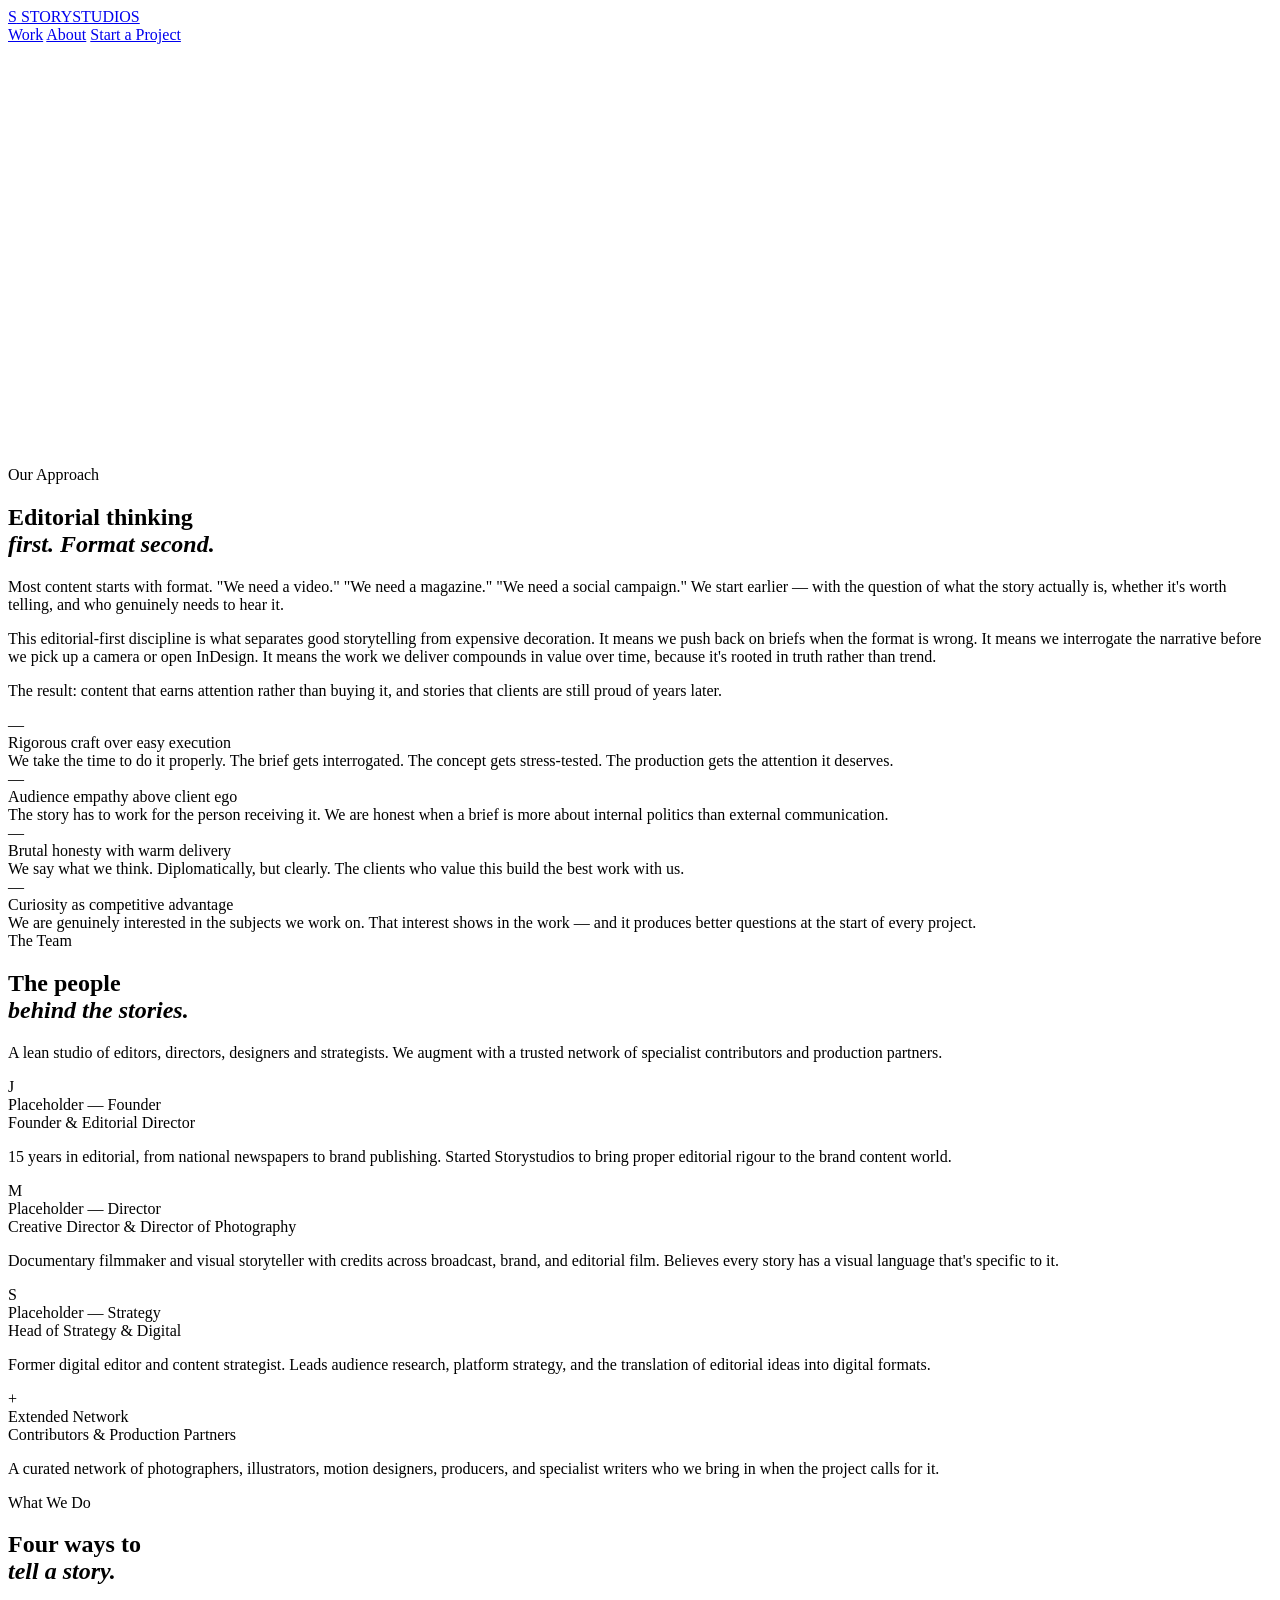
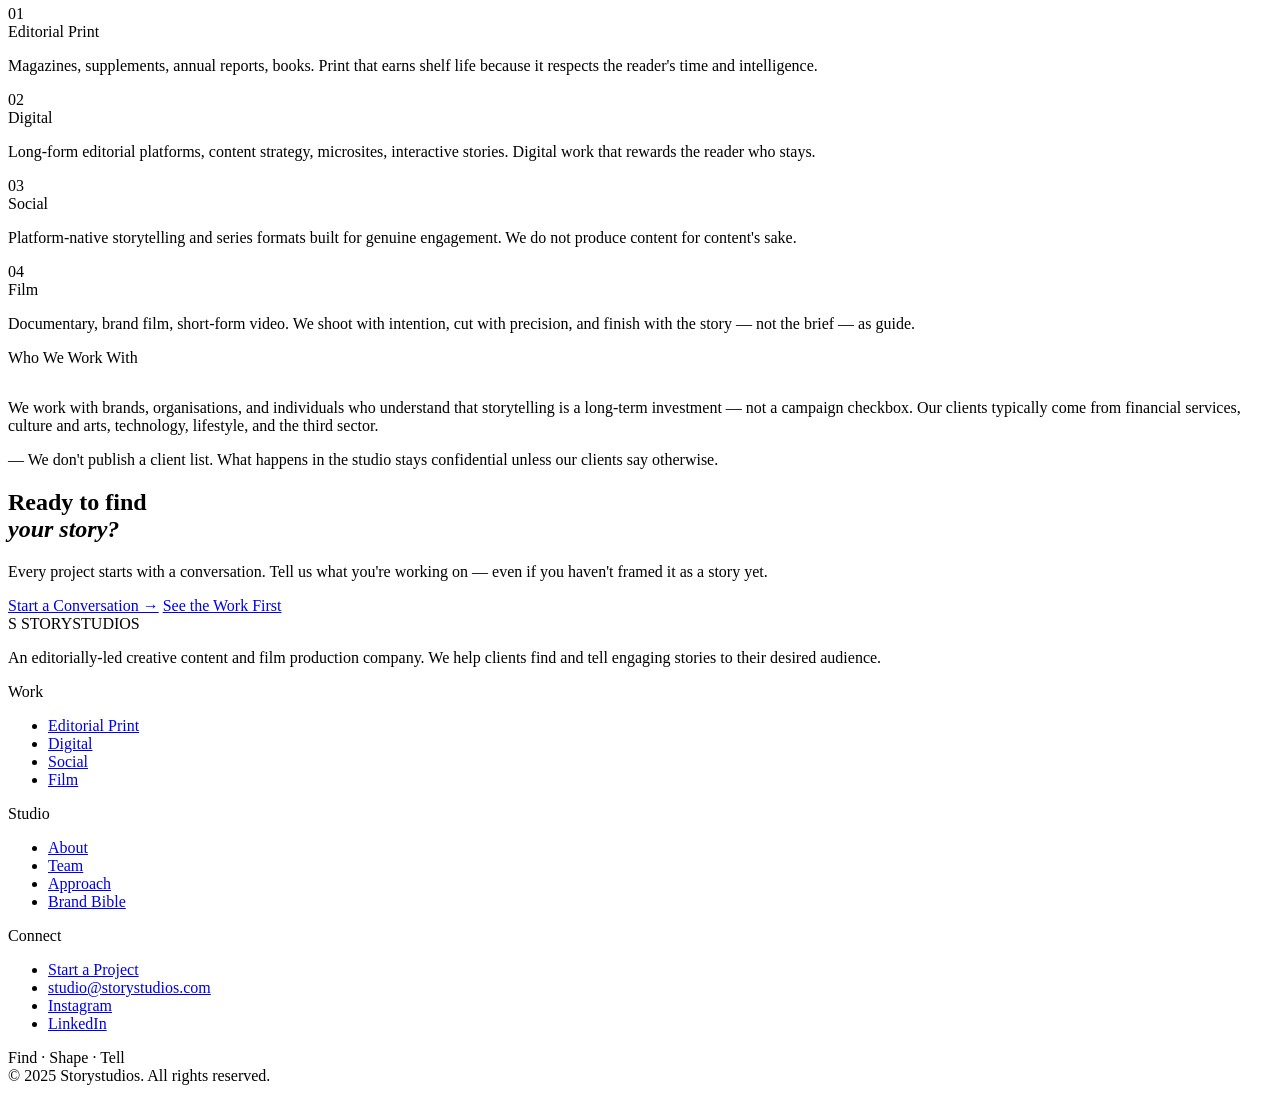
==== about.html @ 19f8b80a "Add files via upload" ====
<!DOCTYPE html>
<html lang="en">
<head>
  <meta charset="UTF-8" />
  <meta name="viewport" content="width=device-width, initial-scale=1.0" />
  <title>About — Storystudios</title>
  <meta name="description" content="Storystudios — who we are, how we work, and why editorial thinking drives everything we do." />
  <link rel="preconnect" href="https://fonts.googleapis.com">
  <link rel="preconnect" href="https://fonts.gstatic.com" crossorigin>
  <link href="https://fonts.googleapis.com/css2?family=Cormorant+Garamond:ital,wght@0,300;0,400;0,600;1,300;1,400&family=DM+Mono:ital,wght@0,300;0,400;1,300&family=Barlow+Condensed:wght@300;400;600;700;900&display=swap" rel="stylesheet">
  <link rel="stylesheet" href="css/site.css" />
  <link rel="stylesheet" href="css/about.css" />
</head>
<body>

  <nav class="site-nav" id="site-nav">
    <a href="home.html" class="nav-logo">
      <span class="nav-mark">S</span>
      <span class="nav-wordmark">STORYSTUDIOS</span>
    </a>
    <div class="nav-links">
      <a href="work.html">Work</a>
      <a href="about.html" class="active">About</a>
      <a href="contact.html" class="nav-cta">Start a Project</a>
    </div>
  </nav>

  <div class="page-wrap">

    <!-- ABOUT HERO -->
    <header class="about-hero">
      <div class="ah-inner">
        <div class="ah-left">
          <div class="eyebrow" style="animation: fadeUp 0.7s var(--ease-out-expo) 0.1s both; opacity:0;">About the Studio</div>
          <h1 class="ah-title" style="animation: fadeUp 0.8s var(--ease-out-expo) 0.25s both; opacity:0;">
            We are<br>
            <em>editorial</em><br>
            strategists<br>
            who make<br>
            <em>things.</em>
          </h1>
        </div>
        <div class="ah-right" style="animation: fadeUp 0.8s var(--ease-out-expo) 0.5s both; opacity:0;">
          <p class="ah-intro">Storystudios is an editorially-led creative content and film production company. We help ambitious brands and organisations find and tell engaging stories to their desired audiences.</p>
          <p class="ah-intro">We are not a marketing agency. We are not a production house. We sit at the intersection — bringing editorial rigour and production capability to every brief, in equal measure.</p>
          <div class="ah-stats">
            <div class="ah-stat">
              <div class="ah-num">04</div>
              <div class="ah-label">Disciplines</div>
            </div>
            <div class="ah-stat">
              <div class="ah-num">10+</div>
              <div class="ah-label">Years Experience</div>
            </div>
            <div class="ah-stat">
              <div class="ah-num">3</div>
              <div class="ah-label">Continents</div>
            </div>
          </div>
        </div>
      </div>
    </header>

    <!-- APPROACH -->
    <section class="approach-section" id="approach">
      <div class="as-inner">
        <div class="as-header reveal">
          <div class="eyebrow">Our Approach</div>
          <h2 class="as-title">Editorial thinking<br><em>first. Format second.</em></h2>
        </div>
        <div class="as-body">
          <div class="as-text reveal">
            <p>Most content starts with format. "We need a video." "We need a magazine." "We need a social campaign." We start earlier — with the question of what the story actually is, whether it's worth telling, and who genuinely needs to hear it.</p>
            <p>This editorial-first discipline is what separates good storytelling from expensive decoration. It means we push back on briefs when the format is wrong. It means we interrogate the narrative before we pick up a camera or open InDesign. It means the work we deliver compounds in value over time, because it's rooted in truth rather than trend.</p>
            <p>The result: content that earns attention rather than buying it, and stories that clients are still proud of years later.</p>
          </div>
          <div class="as-principles reveal">
            <div class="asp-item">
              <div class="asp-mark">—</div>
              <div class="asp-text">
                <div class="asp-title">Rigorous craft over easy execution</div>
                <div class="asp-desc">We take the time to do it properly. The brief gets interrogated. The concept gets stress-tested. The production gets the attention it deserves.</div>
              </div>
            </div>
            <div class="asp-item">
              <div class="asp-mark">—</div>
              <div class="asp-text">
                <div class="asp-title">Audience empathy above client ego</div>
                <div class="asp-desc">The story has to work for the person receiving it. We are honest when a brief is more about internal politics than external communication.</div>
              </div>
            </div>
            <div class="asp-item">
              <div class="asp-mark">—</div>
              <div class="asp-text">
                <div class="asp-title">Brutal honesty with warm delivery</div>
                <div class="asp-desc">We say what we think. Diplomatically, but clearly. The clients who value this build the best work with us.</div>
              </div>
            </div>
            <div class="asp-item">
              <div class="asp-mark">—</div>
              <div class="asp-text">
                <div class="asp-title">Curiosity as competitive advantage</div>
                <div class="asp-desc">We are genuinely interested in the subjects we work on. That interest shows in the work — and it produces better questions at the start of every project.</div>
              </div>
            </div>
          </div>
        </div>
      </div>
    </section>

    <!-- TEAM -->
    <section class="team-section" id="team">
      <div class="ts-inner">
        <div class="ts-header reveal">
          <div class="eyebrow">The Team</div>
          <h2 class="ts-title">The people<br><em>behind the stories.</em></h2>
          <p class="ts-sub">A lean studio of editors, directors, designers and strategists. We augment with a trusted network of specialist contributors and production partners.</p>
        </div>
        <div class="ts-grid">
          <div class="team-card reveal">
            <div class="tc-portrait">
              <div class="tc-portrait-inner">
                <div class="tc-initial">J</div>
              </div>
            </div>
            <div class="tc-info">
              <div class="tc-name">Placeholder — Founder</div>
              <div class="tc-role">Founder &amp; Editorial Director</div>
              <p class="tc-bio">15 years in editorial, from national newspapers to brand publishing. Started Storystudios to bring proper editorial rigour to the brand content world.</p>
            </div>
          </div>
          <div class="team-card reveal">
            <div class="tc-portrait">
              <div class="tc-portrait-inner">
                <div class="tc-initial">M</div>
              </div>
            </div>
            <div class="tc-info">
              <div class="tc-name">Placeholder — Director</div>
              <div class="tc-role">Creative Director &amp; Director of Photography</div>
              <p class="tc-bio">Documentary filmmaker and visual storyteller with credits across broadcast, brand, and editorial film. Believes every story has a visual language that's specific to it.</p>
            </div>
          </div>
          <div class="team-card reveal">
            <div class="tc-portrait">
              <div class="tc-portrait-inner">
                <div class="tc-initial">S</div>
              </div>
            </div>
            <div class="tc-info">
              <div class="tc-name">Placeholder — Strategy</div>
              <div class="tc-role">Head of Strategy &amp; Digital</div>
              <p class="tc-bio">Former digital editor and content strategist. Leads audience research, platform strategy, and the translation of editorial ideas into digital formats.</p>
            </div>
          </div>
          <div class="team-card reveal">
            <div class="tc-portrait">
              <div class="tc-portrait-inner tc-network">
                <div class="tc-initial">+</div>
              </div>
            </div>
            <div class="tc-info">
              <div class="tc-name">Extended Network</div>
              <div class="tc-role">Contributors &amp; Production Partners</div>
              <p class="tc-bio">A curated network of photographers, illustrators, motion designers, producers, and specialist writers who we bring in when the project calls for it.</p>
            </div>
          </div>
        </div>
      </div>
    </section>

    <!-- DISCIPLINES -->
    <section class="about-disciplines">
      <div class="ad-inner">
        <div class="ad-header reveal">
          <div class="eyebrow">What We Do</div>
          <h2 class="ad-title">Four ways to<br><em>tell a story.</em></h2>
        </div>
        <div class="ad-grid">
          <div class="ad-item reveal">
            <div class="ad-num">01</div>
            <div class="ad-name">Editorial Print</div>
            <p>Magazines, supplements, annual reports, books. Print that earns shelf life because it respects the reader's time and intelligence.</p>
          </div>
          <div class="ad-item reveal">
            <div class="ad-num">02</div>
            <div class="ad-name">Digital</div>
            <p>Long-form editorial platforms, content strategy, microsites, interactive stories. Digital work that rewards the reader who stays.</p>
          </div>
          <div class="ad-item reveal">
            <div class="ad-num">03</div>
            <div class="ad-name">Social</div>
            <p>Platform-native storytelling and series formats built for genuine engagement. We do not produce content for content's sake.</p>
          </div>
          <div class="ad-item reveal">
            <div class="ad-num">04</div>
            <div class="ad-name">Film</div>
            <p>Documentary, brand film, short-form video. We shoot with intention, cut with precision, and finish with the story — not the brief — as guide.</p>
          </div>
        </div>
      </div>
    </section>

    <!-- CLIENTS -->
    <section class="clients-section">
      <div class="cl-inner reveal">
        <div class="eyebrow" style="margin-bottom:32px;">Who We Work With</div>
        <p class="cl-intro">We work with brands, organisations, and individuals who understand that storytelling is a long-term investment — not a campaign checkbox. Our clients typically come from financial services, culture and arts, technology, lifestyle, and the third sector.</p>
        <div class="cl-note">
          <span class="cl-note-mark">—</span>
          We don't publish a client list. What happens in the studio stays confidential unless our clients say otherwise.
        </div>
      </div>
    </section>

    <!-- CTA -->
    <section class="about-cta">
      <div class="acta-inner reveal">
        <h2 class="acta-title">Ready to find<br><em>your story?</em></h2>
        <p class="acta-sub">Every project starts with a conversation. Tell us what you're working on — even if you haven't framed it as a story yet.</p>
        <div class="acta-actions">
          <a href="contact.html" class="btn-primary">Start a Conversation →</a>
          <a href="work.html" class="btn-ghost">See the Work First</a>
        </div>
      </div>
    </section>

  </div>

  <!-- FOOTER -->
  <footer class="site-footer">
    <div class="footer-grid">
      <div class="footer-brand">
        <div class="footer-logo">
          <span class="footer-mark">S</span>
          <span class="footer-wordmark">STORYSTUDIOS</span>
        </div>
        <p>An editorially-led creative content and film production company. We help clients find and tell engaging stories to their desired audience.</p>
      </div>
      <div class="footer-col">
        <div class="footer-col-label">Work</div>
        <ul>
          <li><a href="work.html?filter=editorial">Editorial Print</a></li>
          <li><a href="work.html?filter=digital">Digital</a></li>
          <li><a href="work.html?filter=social">Social</a></li>
          <li><a href="work.html?filter=film">Film</a></li>
        </ul>
      </div>
      <div class="footer-col">
        <div class="footer-col-label">Studio</div>
        <ul>
          <li><a href="about.html">About</a></li>
          <li><a href="about.html#team">Team</a></li>
          <li><a href="about.html#approach">Approach</a></li>
          <li><a href="index.html">Brand Bible</a></li>
        </ul>
      </div>
      <div class="footer-col">
        <div class="footer-col-label">Connect</div>
        <ul>
          <li><a href="contact.html">Start a Project</a></li>
          <li><a href="mailto:studio@storystudios.com">studio@storystudios.com</a></li>
          <li><a href="#">Instagram</a></li>
          <li><a href="#">LinkedIn</a></li>
        </ul>
      </div>
    </div>
    <div class="footer-bottom">
      <div class="footer-tagline">Find · Shape · Tell</div>
      <div class="footer-legal">© 2025 Storystudios. All rights reserved.</div>
    </div>
  </footer>

  <script src="js/site.js"></script>
</body>
</html>
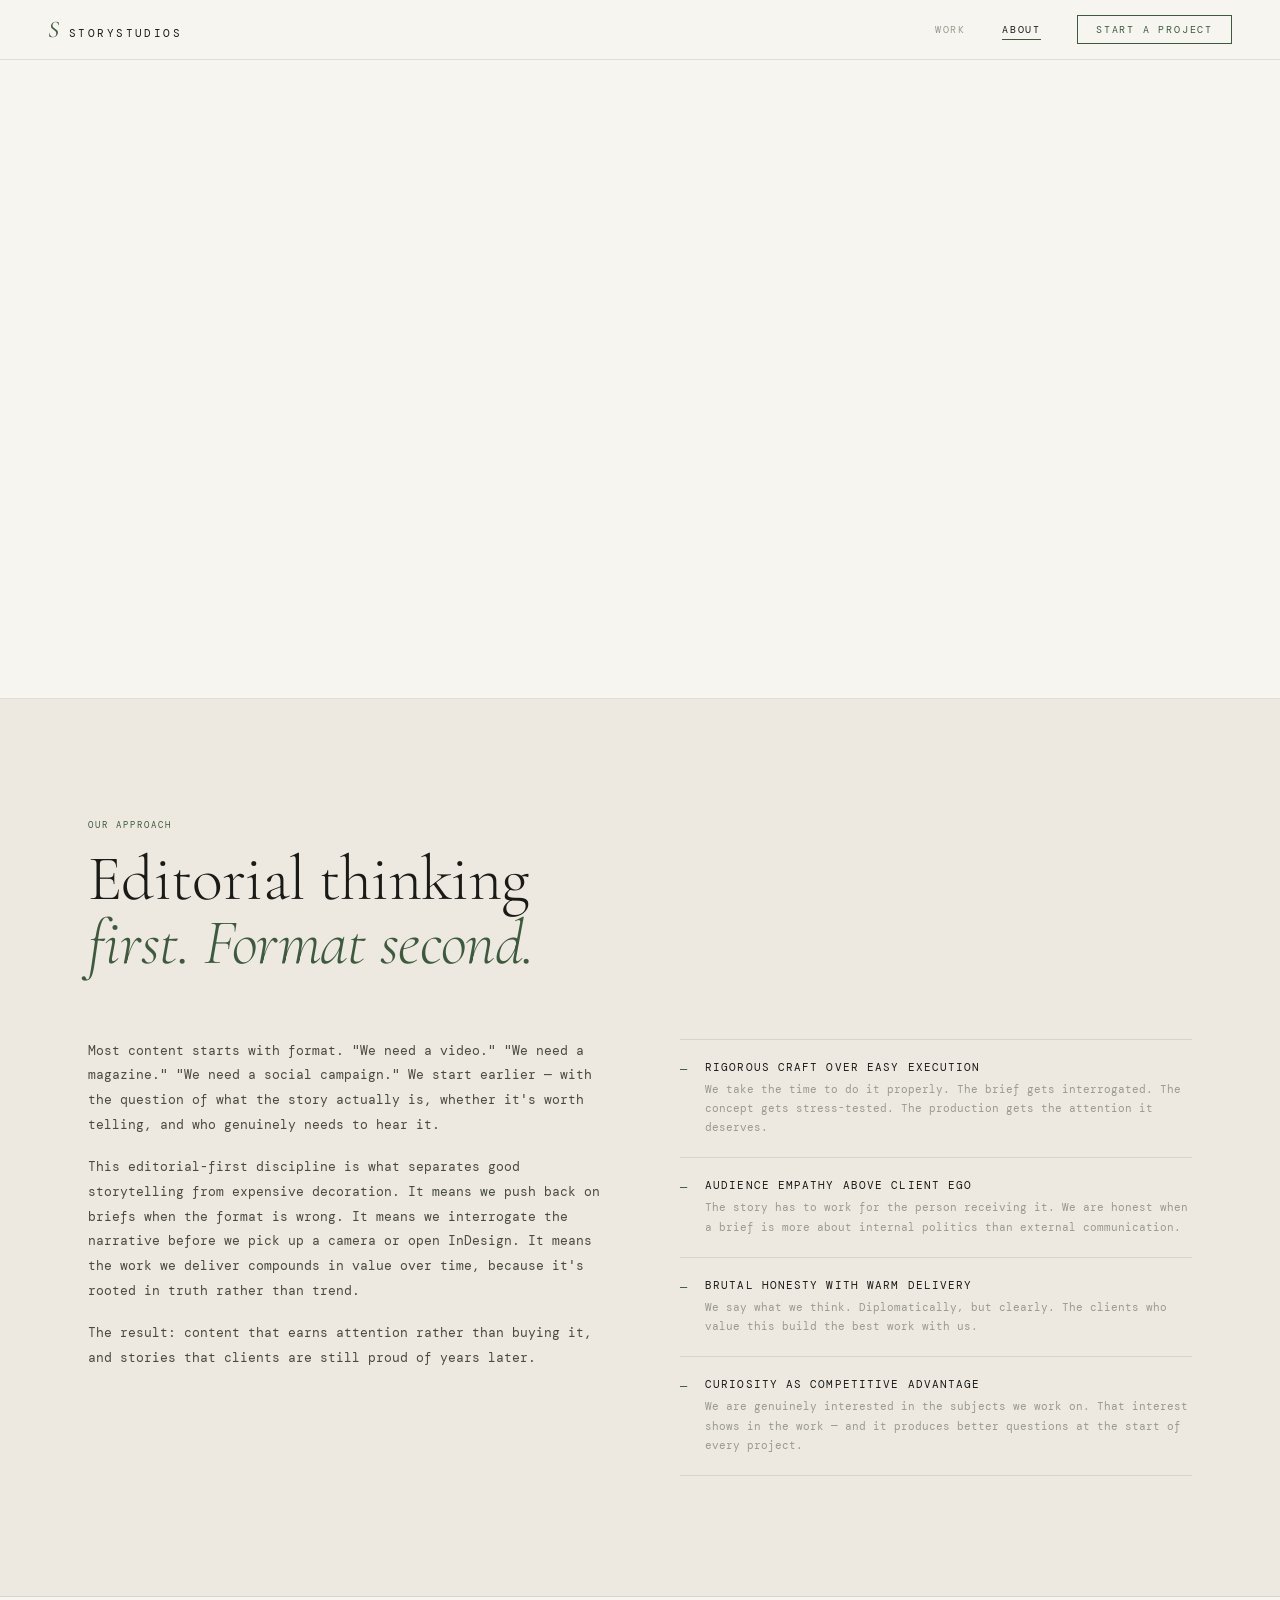
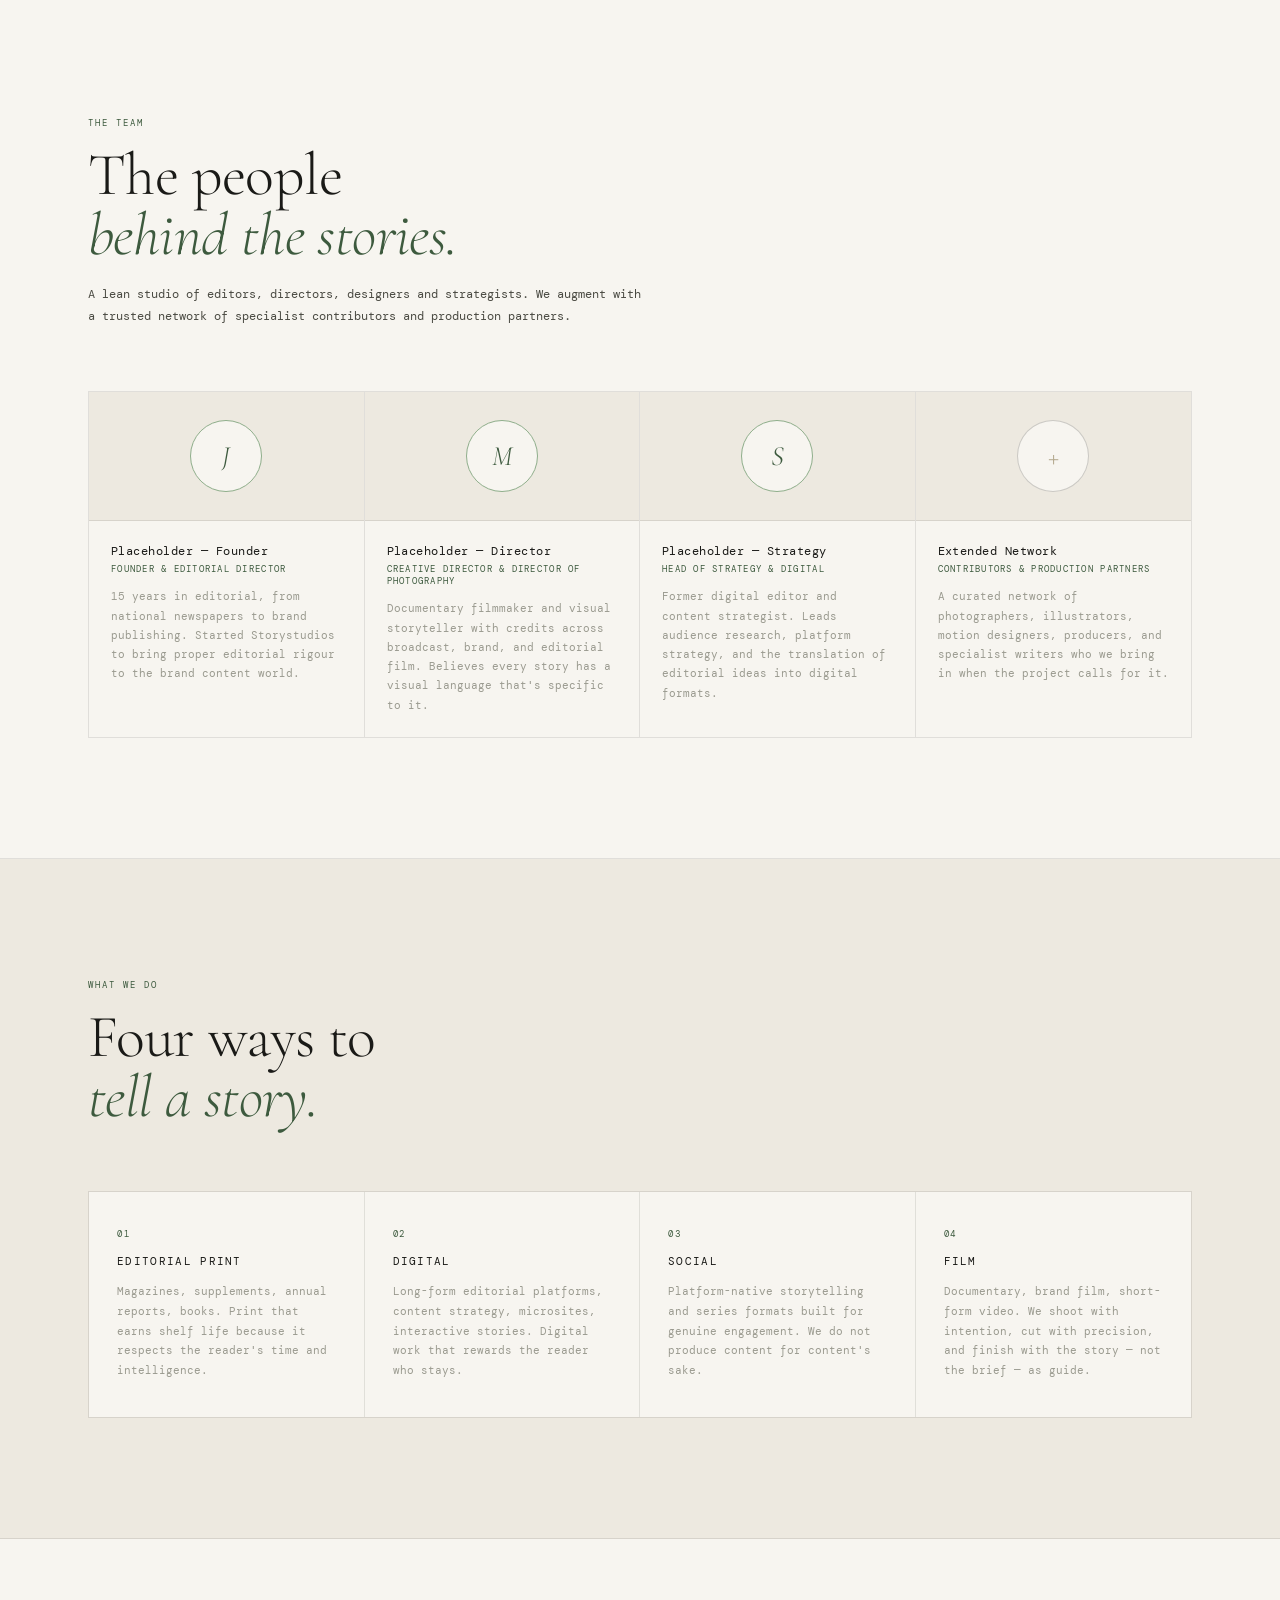
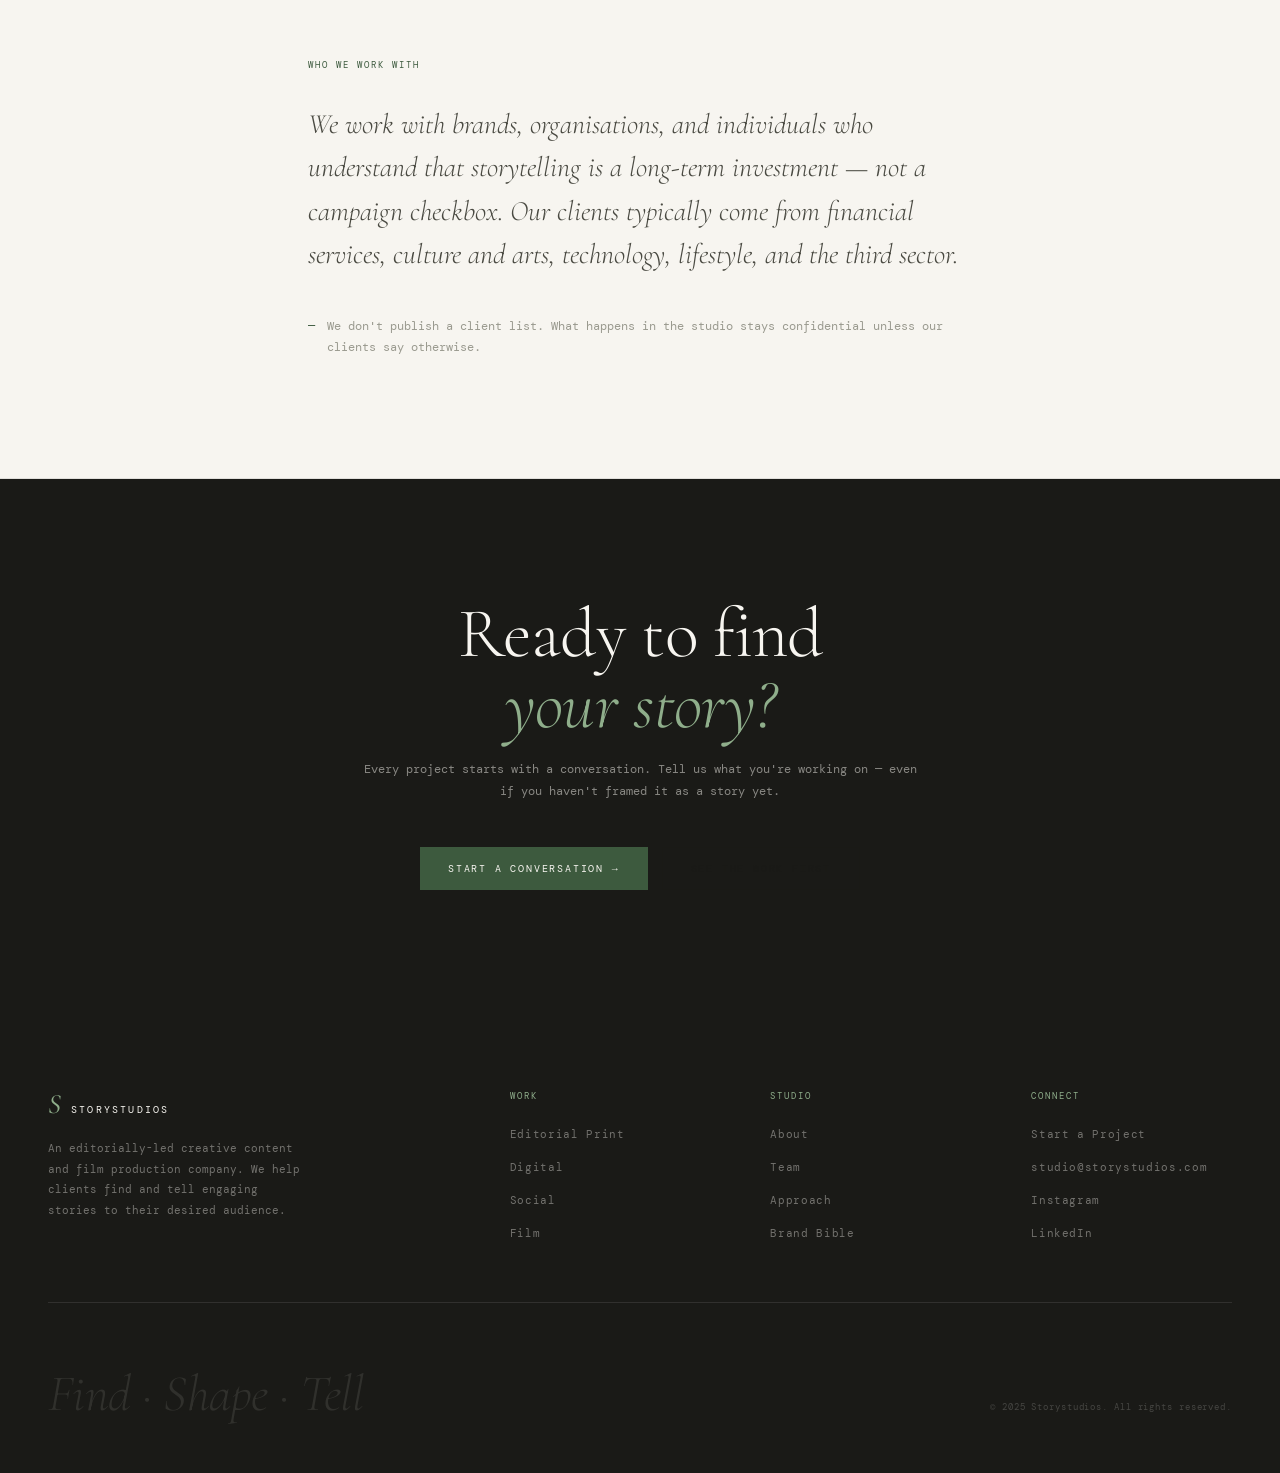
==== commit 458f5880: "Add files via upload" ====
--- a/about.html
+++ b/about.html
@@ -7,7 +7,7 @@
   <meta name="description" content="Storystudios — who we are, how we work, and why editorial thinking drives everything we do." />
   <link rel="preconnect" href="https://fonts.googleapis.com">
   <link rel="preconnect" href="https://fonts.gstatic.com" crossorigin>
-  <link href="https://fonts.googleapis.com/css2?family=Cormorant+Garamond:ital,wght@0,300;0,400;0,600;1,300;1,400&family=DM+Mono:ital,wght@0,300;0,400;1,300&family=Barlow+Condensed:wght@300;400;600;700;900&display=swap" rel="stylesheet">
+  <link href="https://fonts.googleapis.com/css2?family=Cormorant+Garamond:ital,wght@0,300;0,400;0,600;1,300;1,400&family=DM+Mono:ital,wght@0,300;0,400;1,300&display=swap" rel="stylesheet">
   <link rel="stylesheet" href="css/site.css" />
   <link rel="stylesheet" href="css/about.css" />
 </head>
--- a/css/site.css
+++ b/css/site.css
@@ -0,0 +1,303 @@
+/* ============================================
+   STORYSTUDIOS — site.css v2
+   Mood Board Direction: Paper · Moss · Bone
+   ============================================ */
+
+:root {
+  --paper: #F7F5F0;
+  --paper-warm: #EDE9E0;
+  --bone: #C8BFA8;
+  --bone-mid: #B5AA90;
+  --ink: #1A1A17;
+  --ink-mid: #4A4A42;
+  --ink-faint: #9A9A8F;
+  --moss: #3D5A3E;
+  --moss-light: #8FAE8B;
+  --moss-pale: #D4E2D0;
+  --rule: rgba(26,26,23,0.1);
+  --rule-heavy: rgba(26,26,23,0.2);
+
+  --font-display: 'Cormorant Garamond', Georgia, serif;
+  --font-ui: 'DM Mono', 'Courier New', monospace;
+
+  --nav-h: 60px;
+  --max-w: 1200px;
+  --ease-out: cubic-bezier(0.16, 1, 0.3, 1);
+}
+
+*, *::before, *::after { box-sizing: border-box; margin: 0; padding: 0; }
+html { scroll-behavior: smooth; font-size: 16px; }
+
+body {
+  font-family: var(--font-ui);
+  background: var(--paper);
+  color: var(--ink);
+  overflow-x: hidden;
+  -webkit-font-smoothing: antialiased;
+}
+
+a { color: inherit; text-decoration: none; }
+
+::-webkit-scrollbar { width: 3px; }
+::-webkit-scrollbar-track { background: var(--paper); }
+::-webkit-scrollbar-thumb { background: var(--moss); }
+
+/* ---- NAV ---- */
+.site-nav {
+  position: fixed;
+  top: 0; left: 0; right: 0;
+  z-index: 200;
+  height: var(--nav-h);
+  display: flex;
+  align-items: center;
+  justify-content: space-between;
+  padding: 0 48px;
+  background: var(--paper);
+  border-bottom: 1px solid var(--rule);
+  transition: box-shadow 0.3s ease;
+}
+
+.site-nav.scrolled { box-shadow: 0 2px 32px rgba(26,26,23,0.08); }
+
+.nav-logo {
+  display: flex;
+  align-items: baseline;
+  gap: 10px;
+  text-decoration: none;
+}
+
+.nav-mark {
+  font-family: var(--font-display);
+  font-size: 24px;
+  font-weight: 400;
+  font-style: italic;
+  color: var(--moss);
+  line-height: 1;
+}
+
+.nav-wordmark {
+  font-family: var(--font-ui);
+  font-size: 11px;
+  font-weight: 400;
+  letter-spacing: 0.22em;
+  text-transform: uppercase;
+  color: var(--ink);
+}
+
+.nav-links {
+  display: flex;
+  align-items: center;
+  gap: 36px;
+}
+
+.nav-links a {
+  font-family: var(--font-ui);
+  font-size: 10px;
+  font-weight: 400;
+  letter-spacing: 0.18em;
+  text-transform: uppercase;
+  color: var(--ink-faint);
+  transition: color 0.2s ease;
+  position: relative;
+}
+
+.nav-links a::after {
+  content: '';
+  position: absolute;
+  bottom: -3px; left: 0;
+  width: 0; height: 0.5px;
+  background: var(--moss);
+  transition: width 0.3s var(--ease-out);
+}
+
+.nav-links a:hover { color: var(--ink); }
+.nav-links a:hover::after, .nav-links a.active::after { width: 100%; }
+.nav-links a.active { color: var(--ink); }
+
+.nav-cta {
+  color: var(--moss) !important;
+  border: 0.5px solid var(--moss) !important;
+  padding: 7px 18px;
+  letter-spacing: 0.18em;
+  transition: background 0.2s ease, color 0.2s ease !important;
+}
+.nav-cta::after { display: none !important; }
+.nav-cta:hover { background: var(--moss) !important; color: var(--paper) !important; }
+
+/* ---- FOOTER ---- */
+.site-footer {
+  background: var(--ink);
+  padding: 80px 48px 48px;
+}
+
+.footer-grid {
+  display: grid;
+  grid-template-columns: 2fr 1fr 1fr 1fr;
+  gap: 60px;
+  max-width: var(--max-w);
+  margin: 0 auto 60px;
+  padding-bottom: 60px;
+  border-bottom: 1px solid rgba(247,245,240,0.1);
+}
+
+.footer-brand .footer-logo {
+  display: flex;
+  align-items: baseline;
+  gap: 10px;
+  margin-bottom: 20px;
+}
+
+.footer-mark {
+  font-family: var(--font-display);
+  font-size: 28px;
+  font-weight: 400;
+  font-style: italic;
+  color: var(--moss-light);
+  line-height: 1;
+}
+
+.footer-wordmark {
+  font-family: var(--font-ui);
+  font-size: 10px;
+  font-weight: 400;
+  letter-spacing: 0.22em;
+  text-transform: uppercase;
+  color: var(--paper);
+}
+
+.footer-brand p {
+  font-family: var(--font-ui);
+  font-size: 11px;
+  font-weight: 400;
+  line-height: 1.9;
+  color: rgba(247,245,240,0.4);
+  max-width: 260px;
+}
+
+.footer-col-label {
+  font-family: var(--font-ui);
+  font-size: 9px;
+  font-weight: 400;
+  letter-spacing: 0.22em;
+  text-transform: uppercase;
+  color: var(--moss-light);
+  margin-bottom: 20px;
+}
+
+.footer-col ul { list-style: none; display: flex; flex-direction: column; gap: 12px; }
+
+.footer-col ul li a {
+  font-family: var(--font-ui);
+  font-size: 11px;
+  font-weight: 400;
+  color: rgba(247,245,240,0.4);
+  letter-spacing: 0.06em;
+  transition: color 0.2s ease;
+}
+
+.footer-col ul li a:hover { color: var(--paper); }
+
+.footer-bottom {
+  max-width: var(--max-w);
+  margin: 0 auto;
+  display: flex;
+  align-items: baseline;
+  justify-content: space-between;
+}
+
+.footer-tagline {
+  font-family: var(--font-display);
+  font-size: clamp(28px, 4vw, 52px);
+  font-weight: 300;
+  font-style: italic;
+  color: rgba(247,245,240,0.1);
+  letter-spacing: -0.01em;
+}
+
+.footer-legal {
+  font-family: var(--font-ui);
+  font-size: 9px;
+  font-weight: 400;
+  letter-spacing: 0.1em;
+  color: rgba(247,245,240,0.2);
+  text-align: right;
+  line-height: 2;
+}
+
+/* ---- UTILITIES ---- */
+.page-wrap { padding-top: var(--nav-h); min-height: 100vh; }
+
+.eyebrow {
+  font-family: var(--font-ui);
+  font-size: 9px;
+  font-weight: 400;
+  letter-spacing: 0.22em;
+  text-transform: uppercase;
+  color: var(--moss);
+}
+
+.btn-primary {
+  display: inline-flex;
+  align-items: center;
+  gap: 10px;
+  font-family: var(--font-ui);
+  font-size: 10px;
+  font-weight: 400;
+  letter-spacing: 0.18em;
+  text-transform: uppercase;
+  color: var(--paper);
+  background: var(--moss);
+  padding: 14px 28px;
+  border: none;
+  cursor: pointer;
+  transition: background 0.2s ease;
+}
+.btn-primary:hover { background: #2d4530; }
+
+.btn-ghost {
+  display: inline-flex;
+  align-items: center;
+  gap: 10px;
+  font-family: var(--font-ui);
+  font-size: 10px;
+  font-weight: 400;
+  letter-spacing: 0.18em;
+  text-transform: uppercase;
+  color: var(--ink);
+  border: 0.5px solid var(--rule-heavy);
+  padding: 14px 28px;
+  cursor: pointer;
+  transition: border-color 0.2s ease, color 0.2s ease;
+}
+.btn-ghost:hover { border-color: var(--moss); color: var(--moss); }
+
+/* ---- SCROLL REVEAL ---- */
+.reveal {
+  opacity: 0;
+  transform: translateY(20px);
+  transition: opacity 0.8s var(--ease-out), transform 0.8s var(--ease-out);
+}
+.reveal.visible { opacity: 1; transform: none; }
+
+@keyframes fadeUp {
+  from { opacity: 0; transform: translateY(16px); }
+  to   { opacity: 1; transform: translateY(0); }
+}
+
+/* ---- RESPONSIVE ---- */
+@media (max-width: 1024px) {
+  .site-nav { padding: 0 32px; }
+  .footer-grid { grid-template-columns: 1fr 1fr; gap: 40px; }
+}
+
+@media (max-width: 768px) {
+  .nav-links a:not(.nav-cta) { display: none; }
+  .site-nav { padding: 0 24px; }
+  .footer-grid { grid-template-columns: 1fr; }
+  .footer-bottom { flex-direction: column; gap: 16px; }
+  .footer-legal { text-align: left; }
+}
+
+@media (prefers-reduced-motion: reduce) {
+  *, *::before, *::after { animation-duration: 0.01ms !important; transition-duration: 0.01ms !important; }
+}
--- a/css/about.css
+++ b/css/about.css
@@ -0,0 +1,354 @@
+/* ============================================
+   STORYSTUDIOS — about.css v2
+   ============================================ */
+
+.about-hero {
+  padding: 100px 48px 80px;
+  border-bottom: 0.5px solid var(--rule);
+}
+
+.ah-inner {
+  max-width: var(--max-w);
+  margin: 0 auto;
+  display: grid;
+  grid-template-columns: 5fr 4fr;
+  gap: 80px;
+  align-items: start;
+}
+
+.ah-title {
+  font-family: var(--font-display);
+  font-size: clamp(48px, 7vw, 100px);
+  font-weight: 300;
+  line-height: 0.95;
+  letter-spacing: -0.02em;
+  margin-top: 20px;
+  color: var(--ink);
+}
+.ah-title em { font-style: italic; color: var(--moss); }
+
+.ah-right { padding-top: 60px; }
+
+.ah-intro {
+  font-family: var(--font-ui);
+  font-size: 13px;
+  font-weight: 400;
+  line-height: 1.9;
+  color: var(--ink-mid);
+  margin-bottom: 20px;
+}
+
+.ah-stats {
+  display: flex;
+  gap: 36px;
+  margin-top: 40px;
+  padding-top: 28px;
+  border-top: 0.5px solid var(--rule);
+}
+
+.ah-num {
+  font-family: var(--font-display);
+  font-size: 36px;
+  font-weight: 300;
+  color: var(--moss);
+  line-height: 1;
+}
+
+.ah-label {
+  font-family: var(--font-ui);
+  font-size: 9px;
+  font-weight: 400;
+  letter-spacing: 0.18em;
+  text-transform: uppercase;
+  color: var(--ink-faint);
+  margin-top: 6px;
+}
+
+/* Approach */
+.approach-section {
+  padding: 120px 0;
+  border-bottom: 0.5px solid var(--rule);
+  background: var(--paper-warm);
+}
+
+.as-inner { max-width: var(--max-w); margin: 0 auto; padding: 0 48px; }
+.as-header { margin-bottom: 64px; }
+.as-header .eyebrow { margin-bottom: 16px; }
+
+.as-title {
+  font-family: var(--font-display);
+  font-size: clamp(36px, 5vw, 64px);
+  font-weight: 300;
+  line-height: 1.0;
+  letter-spacing: -0.01em;
+  color: var(--ink);
+}
+.as-title em { font-style: italic; color: var(--moss); }
+
+.as-body { display: grid; grid-template-columns: 1fr 1fr; gap: 80px; align-items: start; }
+
+.as-text p {
+  font-family: var(--font-ui);
+  font-size: 13px;
+  font-weight: 400;
+  line-height: 1.9;
+  color: var(--ink-mid);
+  margin-bottom: 18px;
+}
+
+.as-principles { display: flex; flex-direction: column; }
+
+.asp-item {
+  display: flex;
+  gap: 18px;
+  padding: 20px 0;
+  border-bottom: 0.5px solid var(--rule);
+}
+.asp-item:first-child { border-top: 0.5px solid var(--rule); }
+
+.asp-mark { font-family: var(--font-ui); font-size: 12px; color: var(--moss); flex-shrink: 0; margin-top: 2px; }
+
+.asp-title {
+  font-family: var(--font-ui);
+  font-size: 11px;
+  font-weight: 400;
+  letter-spacing: 0.1em;
+  text-transform: uppercase;
+  color: var(--ink);
+  margin-bottom: 6px;
+}
+
+.asp-desc {
+  font-family: var(--font-ui);
+  font-size: 11px;
+  font-weight: 400;
+  line-height: 1.75;
+  color: var(--ink-faint);
+}
+
+/* Team */
+.team-section { padding: 120px 0; border-bottom: 0.5px solid var(--rule); }
+.ts-inner { max-width: var(--max-w); margin: 0 auto; padding: 0 48px; }
+.ts-header { margin-bottom: 64px; max-width: 560px; }
+.ts-header .eyebrow { margin-bottom: 16px; }
+
+.ts-title {
+  font-family: var(--font-display);
+  font-size: clamp(36px, 5vw, 60px);
+  font-weight: 300;
+  line-height: 1.0;
+  letter-spacing: -0.01em;
+  margin-bottom: 18px;
+  color: var(--ink);
+}
+.ts-title em { font-style: italic; color: var(--moss); }
+
+.ts-sub {
+  font-family: var(--font-ui);
+  font-size: 12px;
+  font-weight: 400;
+  line-height: 1.85;
+  color: var(--ink-mid);
+}
+
+.ts-grid {
+  display: grid;
+  grid-template-columns: repeat(4, 1fr);
+  border: 0.5px solid var(--rule);
+}
+
+.team-card {
+  border-right: 0.5px solid var(--rule);
+  overflow: hidden;
+  transition: background 0.3s ease;
+}
+.team-card:last-child { border-right: none; }
+.team-card:hover { background: var(--paper-warm); }
+
+.tc-portrait {
+  padding: 28px;
+  border-bottom: 0.5px solid var(--rule);
+  display: flex;
+  align-items: center;
+  justify-content: center;
+  background: var(--paper-warm);
+}
+
+.tc-portrait-inner {
+  width: 72px; height: 72px;
+  border-radius: 50%;
+  border: 0.5px solid var(--moss-light);
+  display: flex;
+  align-items: center;
+  justify-content: center;
+  background: var(--paper);
+}
+.tc-portrait-inner.tc-network { border-color: var(--rule-heavy); }
+
+.tc-initial {
+  font-family: var(--font-display);
+  font-size: 28px;
+  font-weight: 300;
+  font-style: italic;
+  color: var(--moss);
+  line-height: 1;
+}
+.tc-network .tc-initial { color: var(--bone-mid); }
+
+.tc-info { padding: 22px; }
+
+.tc-name {
+  font-family: var(--font-ui);
+  font-size: 12px;
+  font-weight: 400;
+  letter-spacing: 0.04em;
+  color: var(--ink);
+  margin-bottom: 4px;
+}
+
+.tc-role {
+  font-family: var(--font-ui);
+  font-size: 9px;
+  font-weight: 400;
+  letter-spacing: 0.14em;
+  text-transform: uppercase;
+  color: var(--moss);
+  margin-bottom: 12px;
+}
+
+.tc-bio {
+  font-family: var(--font-ui);
+  font-size: 11px;
+  font-weight: 400;
+  line-height: 1.75;
+  color: var(--ink-faint);
+}
+
+/* Disciplines */
+.about-disciplines {
+  padding: 120px 0;
+  border-bottom: 0.5px solid var(--rule);
+  background: var(--paper-warm);
+}
+
+.ad-inner { max-width: var(--max-w); margin: 0 auto; padding: 0 48px; }
+.ad-header { margin-bottom: 64px; }
+.ad-header .eyebrow { margin-bottom: 16px; }
+
+.ad-title {
+  font-family: var(--font-display);
+  font-size: clamp(36px, 5vw, 60px);
+  font-weight: 300;
+  line-height: 1.0;
+  letter-spacing: -0.01em;
+  color: var(--ink);
+}
+.ad-title em { font-style: italic; color: var(--moss); }
+
+.ad-grid { display: grid; grid-template-columns: repeat(4, 1fr); border: 0.5px solid var(--rule); }
+
+.ad-item {
+  padding: 36px 28px;
+  border-right: 0.5px solid var(--rule);
+  transition: background 0.3s ease;
+  background: var(--paper);
+}
+.ad-item:last-child { border-right: none; }
+.ad-item:hover { background: var(--moss-pale); }
+
+.ad-num {
+  font-family: var(--font-ui);
+  font-size: 9px;
+  font-weight: 400;
+  letter-spacing: 0.2em;
+  color: var(--moss);
+  margin-bottom: 14px;
+}
+
+.ad-name {
+  font-family: var(--font-ui);
+  font-size: 11px;
+  font-weight: 400;
+  letter-spacing: 0.12em;
+  text-transform: uppercase;
+  color: var(--ink);
+  margin-bottom: 14px;
+}
+
+.ad-item p {
+  font-family: var(--font-ui);
+  font-size: 11px;
+  font-weight: 400;
+  line-height: 1.8;
+  color: var(--ink-faint);
+}
+
+/* Clients */
+.clients-section { padding: 120px 0; border-bottom: 0.5px solid var(--rule); }
+.cl-inner { max-width: 760px; margin: 0 auto; padding: 0 48px; }
+
+.cl-intro {
+  font-family: var(--font-display);
+  font-size: clamp(20px, 2.5vw, 28px);
+  font-weight: 300;
+  font-style: italic;
+  line-height: 1.55;
+  color: var(--ink-mid);
+  margin-bottom: 40px;
+}
+
+.cl-note {
+  font-family: var(--font-ui);
+  font-size: 12px;
+  font-weight: 400;
+  line-height: 1.75;
+  color: var(--ink-faint);
+  display: flex;
+  gap: 12px;
+}
+.cl-note-mark { color: var(--moss); flex-shrink: 0; }
+
+/* About CTA */
+.about-cta { padding: 120px 48px; text-align: center; background: var(--ink); }
+
+.acta-inner { max-width: 560px; margin: 0 auto; }
+
+.acta-title {
+  font-family: var(--font-display);
+  font-size: clamp(40px, 5.5vw, 72px);
+  font-weight: 300;
+  line-height: 1.0;
+  letter-spacing: -0.01em;
+  margin-bottom: 18px;
+  color: var(--paper);
+}
+.acta-title em { font-style: italic; color: var(--moss-light); }
+
+.acta-sub {
+  font-family: var(--font-ui);
+  font-size: 12px;
+  font-weight: 400;
+  line-height: 1.85;
+  color: rgba(247,245,240,0.5);
+  margin-bottom: 44px;
+}
+
+.acta-actions { display: flex; gap: 14px; justify-content: center; flex-wrap: wrap; }
+
+@media (max-width: 1024px) {
+  .ah-inner { grid-template-columns: 1fr; gap: 40px; }
+  .ah-right { padding-top: 0; }
+  .as-body { grid-template-columns: 1fr; gap: 48px; }
+  .ts-grid { grid-template-columns: repeat(2, 1fr); }
+  .ts-grid .team-card:nth-child(2) { border-right: none; }
+  .ad-grid { grid-template-columns: repeat(2, 1fr); }
+}
+
+@media (max-width: 768px) {
+  .about-hero, .approach-section, .team-section,
+  .about-disciplines, .clients-section, .about-cta { padding: 80px 24px; }
+  .as-inner, .ts-inner, .ad-inner, .cl-inner { padding: 0 24px; }
+  .ts-grid { grid-template-columns: 1fr; }
+  .ts-grid .team-card { border-right: none; border-bottom: 0.5px solid var(--rule); }
+  .ad-grid { grid-template-columns: 1fr 1fr; }
+}
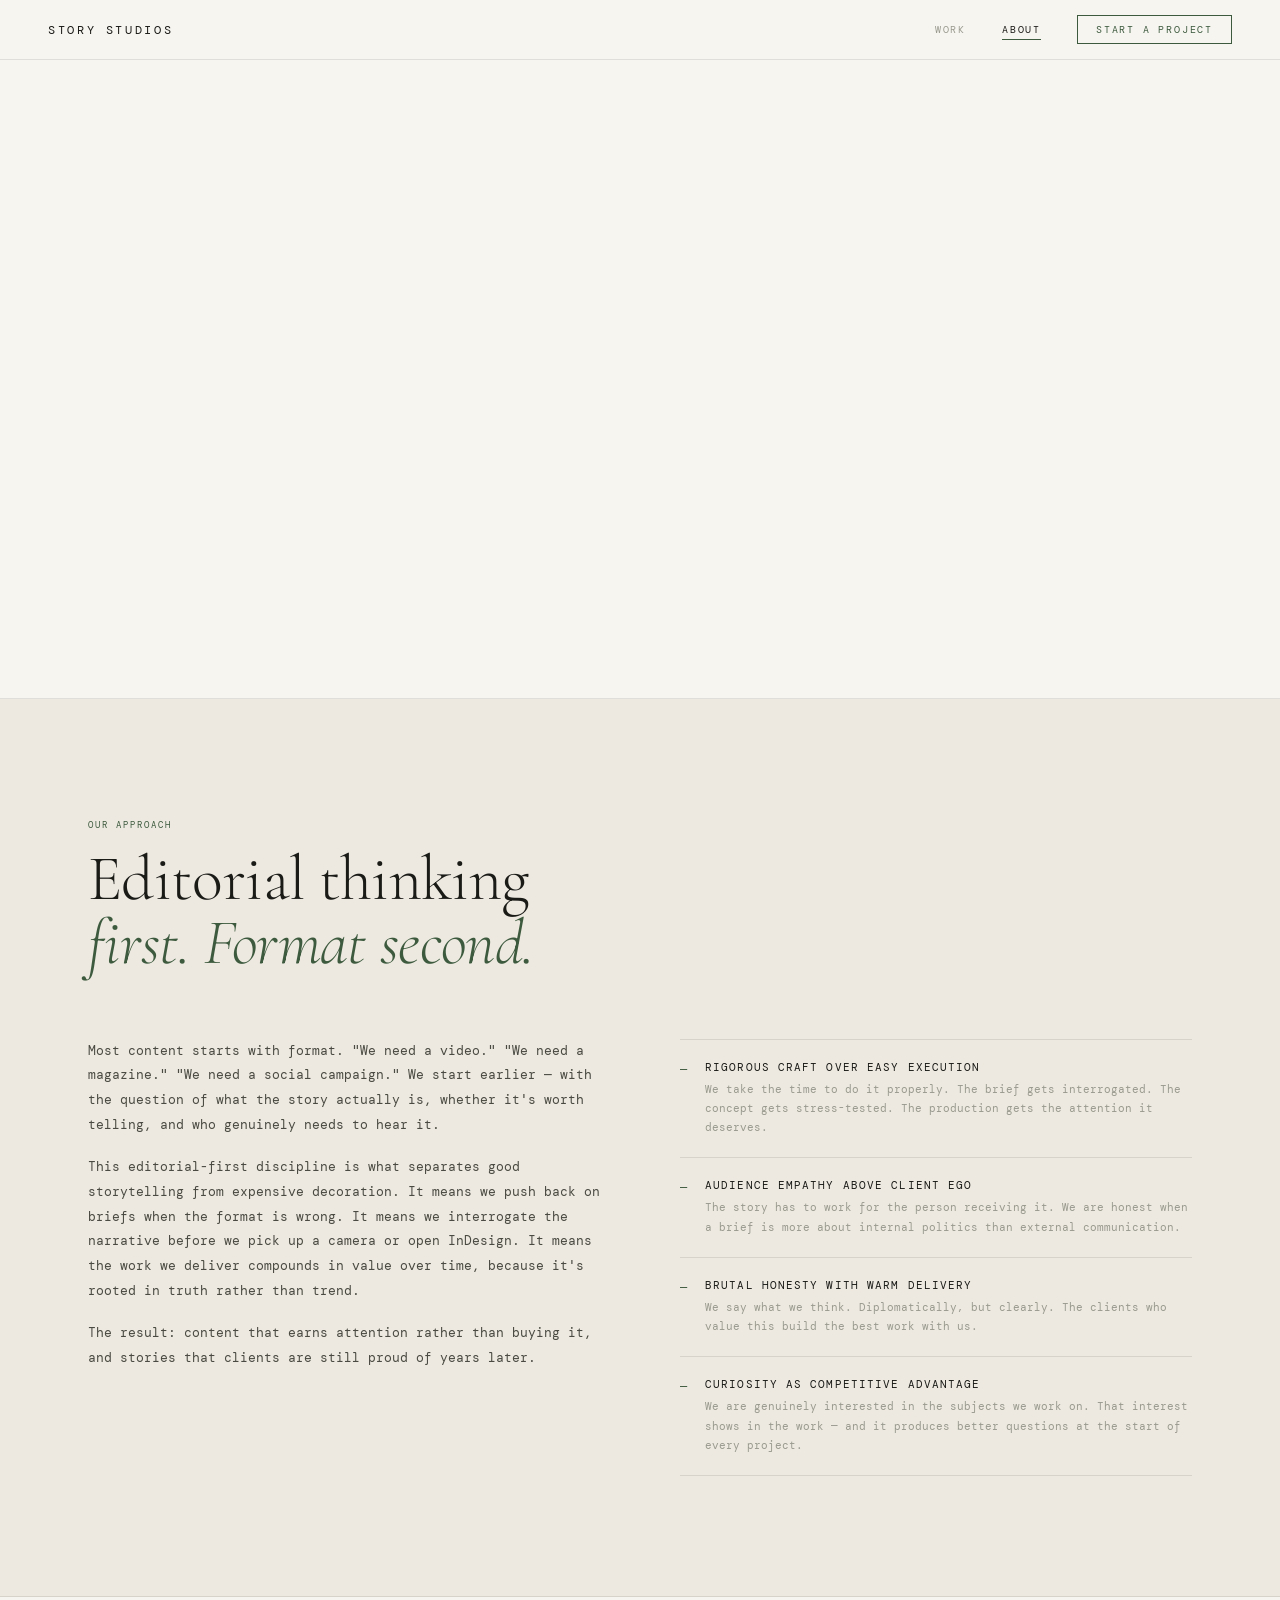
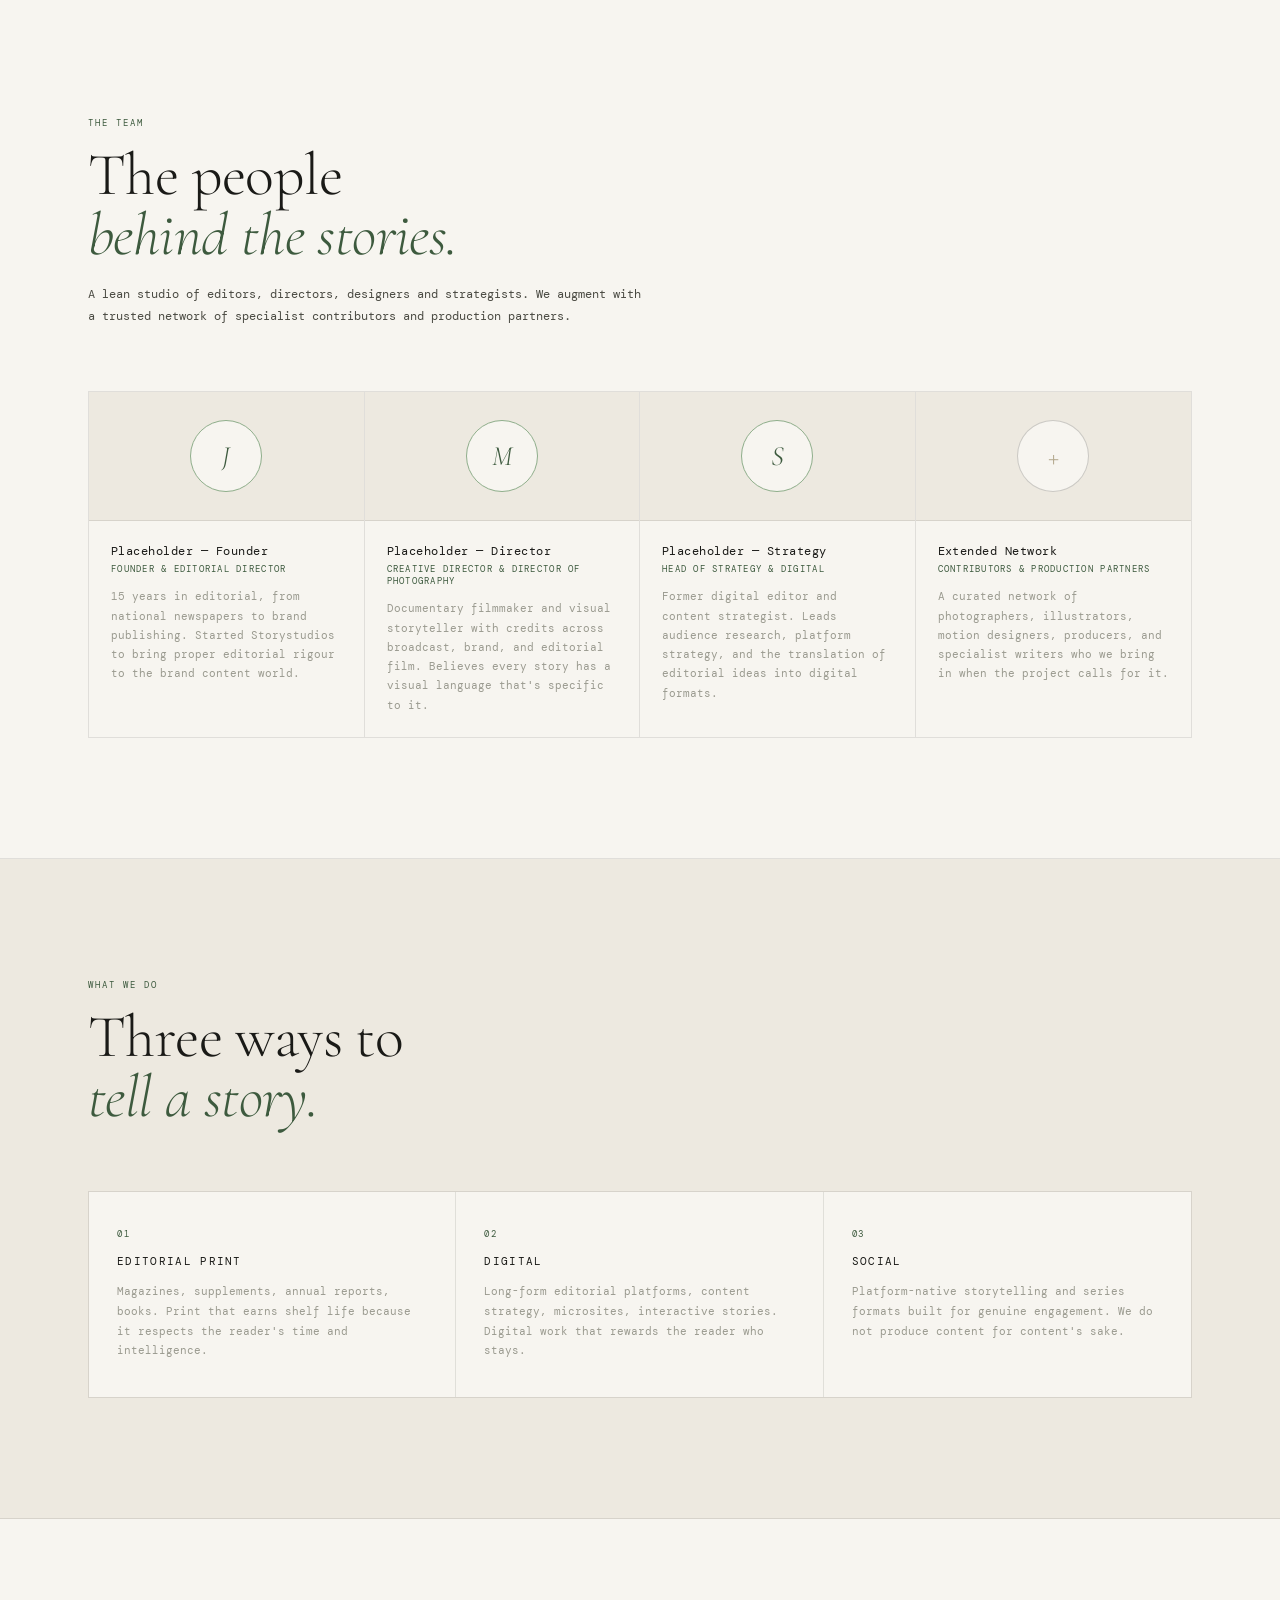
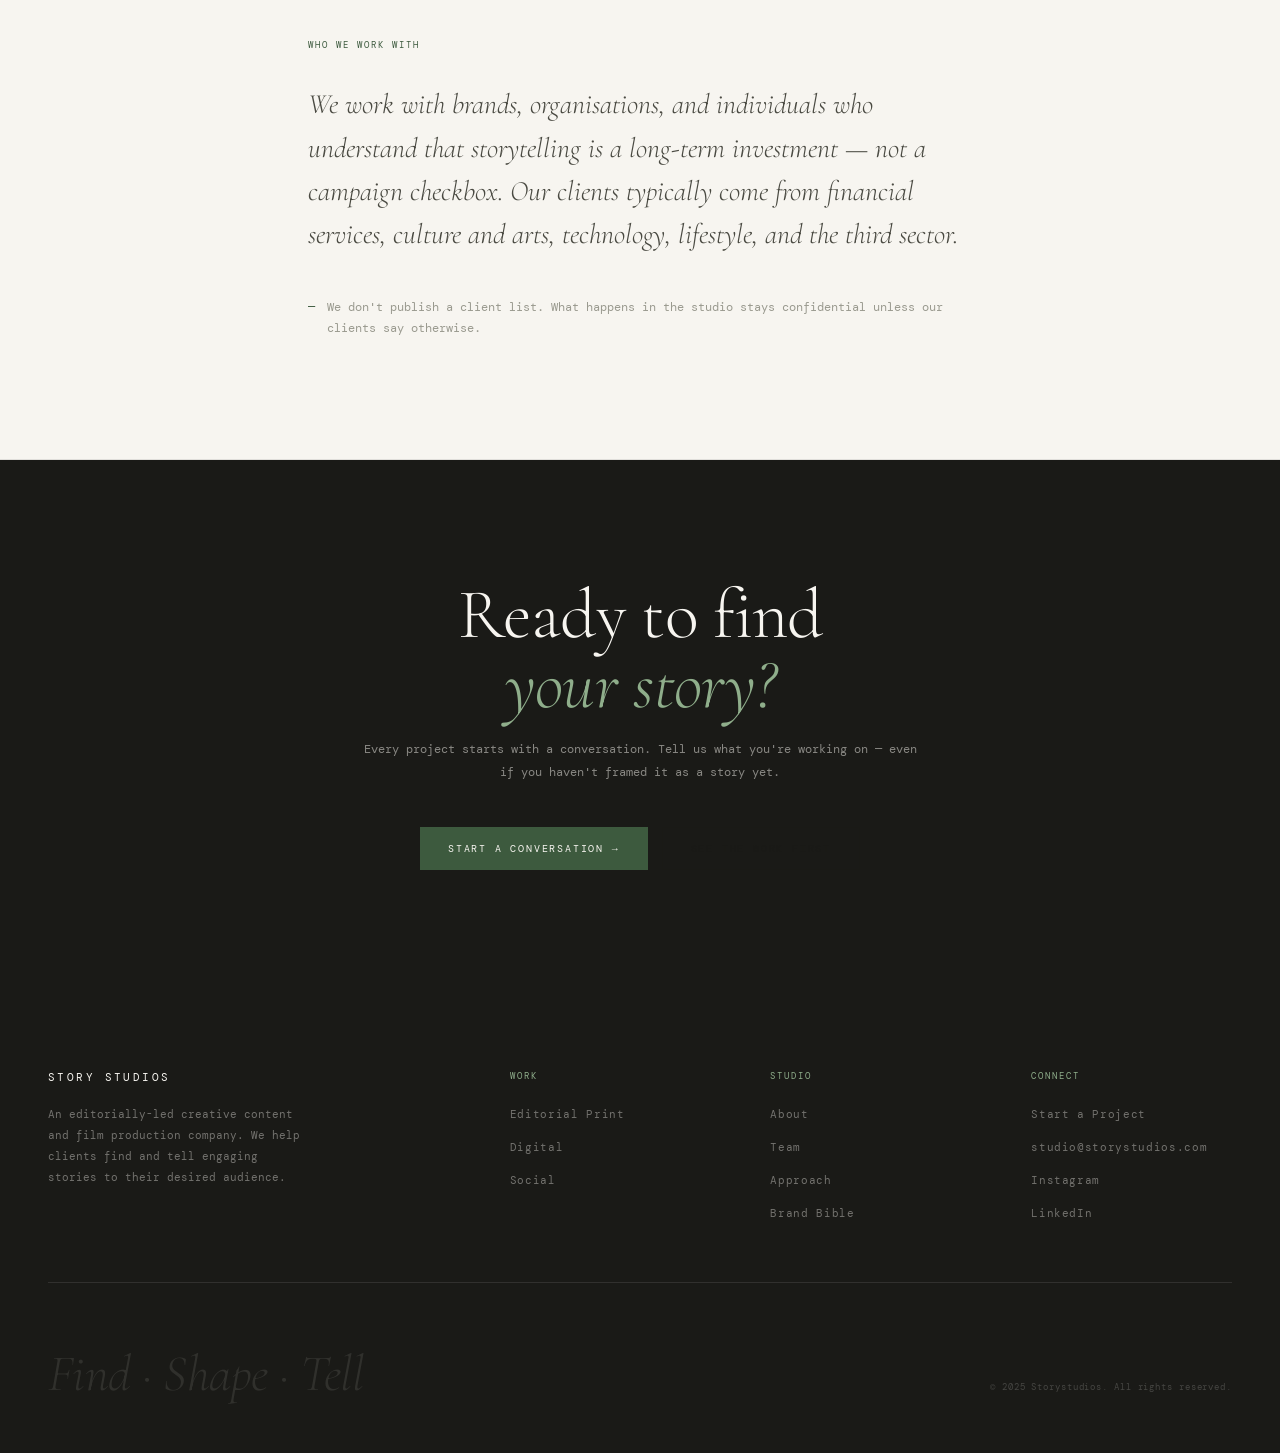
==== commit 950b277a: "Add files via upload" ====
--- a/about.html
+++ b/about.html
@@ -15,8 +15,7 @@
 
   <nav class="site-nav" id="site-nav">
     <a href="home.html" class="nav-logo">
-      <span class="nav-mark">S</span>
-      <span class="nav-wordmark">STORYSTUDIOS</span>
+      <span class="nav-wordmark">Story Studios</span>
     </a>
     <div class="nav-links">
       <a href="work.html">Work</a>
@@ -174,9 +173,9 @@
       <div class="ad-inner">
         <div class="ad-header reveal">
           <div class="eyebrow">What We Do</div>
-          <h2 class="ad-title">Four ways to<br><em>tell a story.</em></h2>
-        </div>
-        <div class="ad-grid">
+          <h2 class="ad-title">Three ways to<br><em>tell a story.</em></h2>
+        </div>
+        <div class="ad-grid ad-grid-3">
           <div class="ad-item reveal">
             <div class="ad-num">01</div>
             <div class="ad-name">Editorial Print</div>
@@ -192,11 +191,7 @@
             <div class="ad-name">Social</div>
             <p>Platform-native storytelling and series formats built for genuine engagement. We do not produce content for content's sake.</p>
           </div>
-          <div class="ad-item reveal">
-            <div class="ad-num">04</div>
-            <div class="ad-name">Film</div>
-            <p>Documentary, brand film, short-form video. We shoot with intention, cut with precision, and finish with the story — not the brief — as guide.</p>
-          </div>
+          
         </div>
       </div>
     </section>
@@ -232,8 +227,8 @@
     <div class="footer-grid">
       <div class="footer-brand">
         <div class="footer-logo">
-          <span class="footer-mark">S</span>
-          <span class="footer-wordmark">STORYSTUDIOS</span>
+          
+          <span class="footer-wordmark">Story Studios</span>
         </div>
         <p>An editorially-led creative content and film production company. We help clients find and tell engaging stories to their desired audience.</p>
       </div>
@@ -243,7 +238,7 @@
           <li><a href="work.html?filter=editorial">Editorial Print</a></li>
           <li><a href="work.html?filter=digital">Digital</a></li>
           <li><a href="work.html?filter=social">Social</a></li>
-          <li><a href="work.html?filter=film">Film</a></li>
+          
         </ul>
       </div>
       <div class="footer-col">
--- a/css/site.css
+++ b/css/site.css
@@ -66,18 +66,9 @@
   text-decoration: none;
 }
 
-.nav-mark {
-  font-family: var(--font-display);
-  font-size: 24px;
-  font-weight: 400;
-  font-style: italic;
-  color: var(--moss);
-  line-height: 1;
-}
-
 .nav-wordmark {
   font-family: var(--font-ui);
-  font-size: 11px;
+  font-size: 12px;
   font-weight: 400;
   letter-spacing: 0.22em;
   text-transform: uppercase;
@@ -147,18 +138,9 @@
   margin-bottom: 20px;
 }
 
-.footer-mark {
-  font-family: var(--font-display);
-  font-size: 28px;
-  font-weight: 400;
-  font-style: italic;
-  color: var(--moss-light);
-  line-height: 1;
-}
-
 .footer-wordmark {
   font-family: var(--font-ui);
-  font-size: 10px;
+  font-size: 11px;
   font-weight: 400;
   letter-spacing: 0.22em;
   text-transform: uppercase;
--- a/css/about.css
+++ b/css/about.css
@@ -352,3 +352,5 @@
   .ts-grid .team-card { border-right: none; border-bottom: 0.5px solid var(--rule); }
   .ad-grid { grid-template-columns: 1fr 1fr; }
 }
+
+.ad-grid-3 { grid-template-columns: repeat(3, 1fr) !important; }
